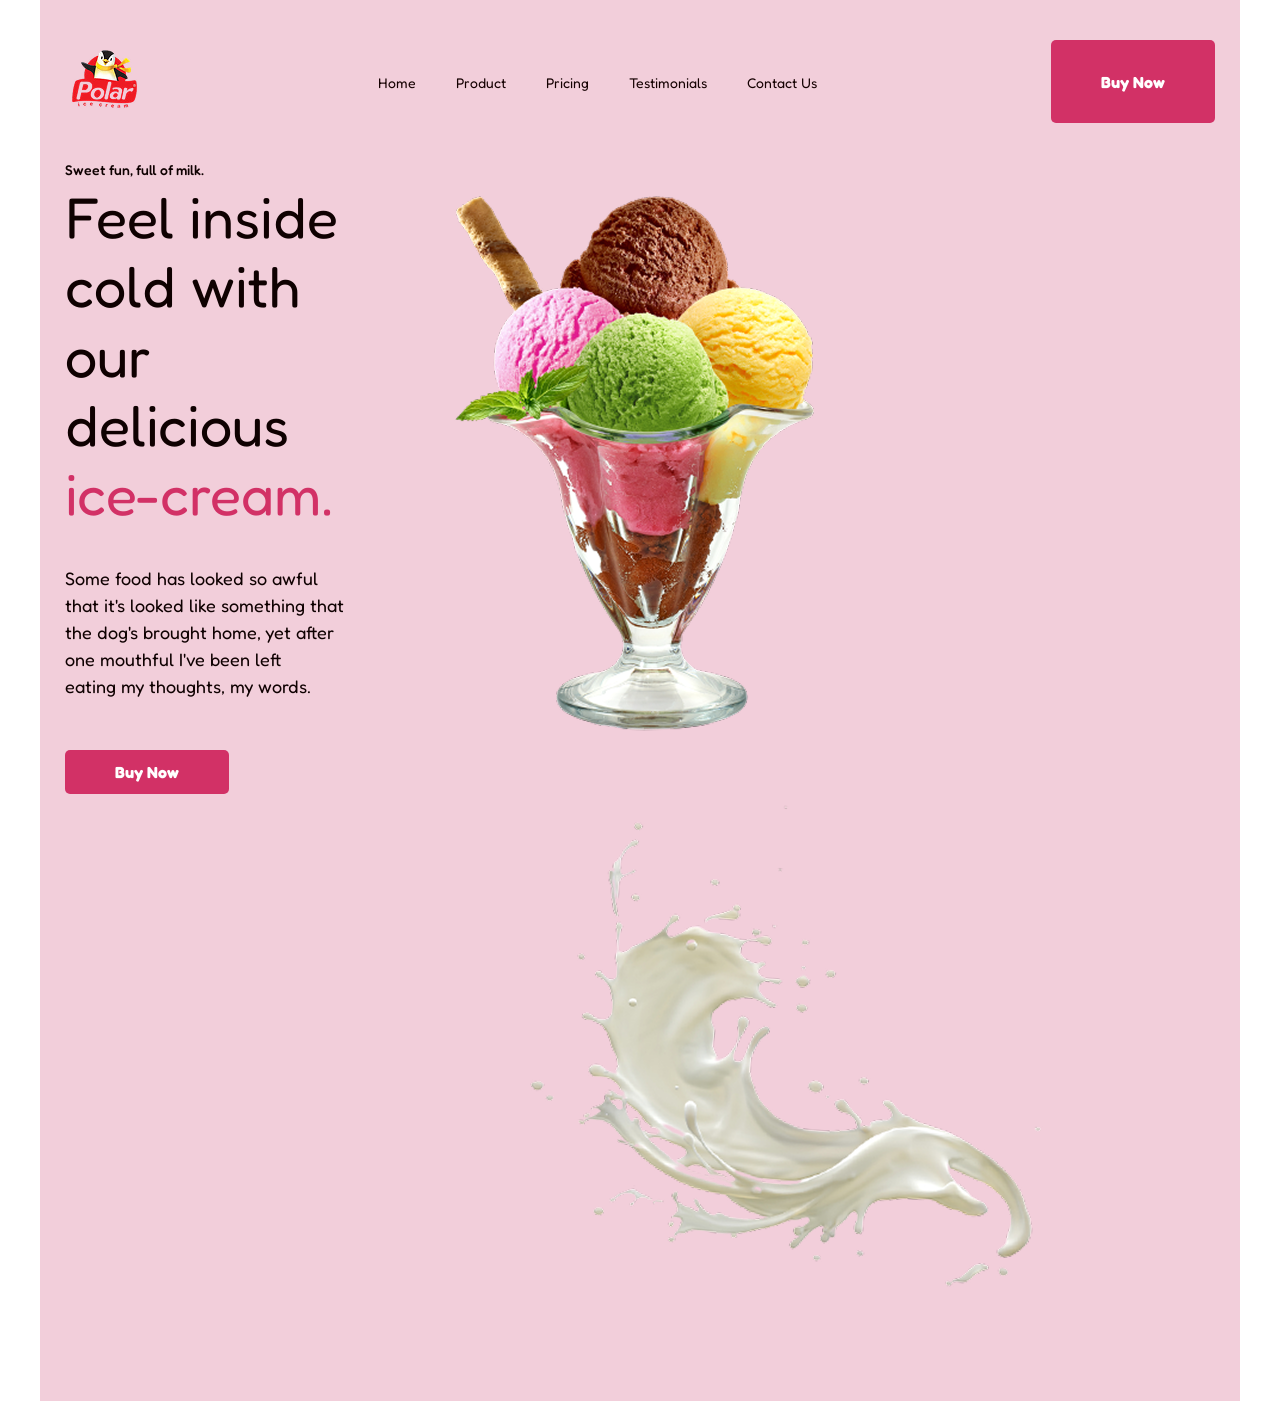
==== Behruz/behruz.html @ 18863942 "behruz" ====
<!DOCTYPE html>
<html lang="en">

<head>
    <meta charset="UTF-8">
    <meta name="viewport" content="width=device-width, initial-scale=1.0">
    <title>Document</title>
    <link rel="stylesheet" href="./behruz.css">
    <link rel="preconnect" href="https://fonts.googleapis.com">
    <link rel="preconnect" href="https://fonts.gstatic.com" crossorigin>
    <link href="https://fonts.googleapis.com/css2?family=Fredoka:wght@300..700&display=swap" rel="stylesheet">
</head>

<body>
    <header>
        <div class="container">
            <div class="navbar">
                <div class="logo">
                    <img src="./img/images-removebg-preview 1.png" alt="">
                </div>

                <ul>
                    <li><a href="#">Home</a></li>
                    <li><a href="#">Product</a></li>
                    <li><a href="#">Pricing</a></li>
                    <li><a href="#">Testimonials</a></li>
                    <li><a href="#">Contact Us</a></li>
                </ul>

                <button>Buy Now</button>
            </div>

            <div class="showcase">
                <div class="qwe">

                    <div class="left">
                        <h4>Sweet fun, full of milk.</h4>

                        <h1>Feel inside cold with <br> our delicious <span>ice-cream.</span> </h1>

                        <p>Some food has looked so awful that it's looked like something that<br> the dog's brought
                            home,
                            yet after one mouthful I've been left <br> eating my thoughts, my words.</p>

                        <button>Buy Now</button>
                    </div>

                    <div class="right">
                        <img class="asd" width="597px" height="" src="./img/eep88j2SDJ-removebg-preview 1.png" alt="">
                        <img src="./img/UaNIa1ewNn-removebg-preview 1.png" alt="">
                    </div>
                </div>
            </div>
        </div>
    </header>
</body>

</html>
---- Behruz/behruz.css ----
* {
  margin: 0;
  padding: 0;
  box-sizing: border-box;
  text-decoration: none;
  list-style: none;
  font-family: "Fredoka", sans-serif;
}

.container {
  max-width: 1200px;
  width: 100%;
  margin: 0 auto;
  background-color: #F2CEDA;
  padding: 15px 25px;
}
.container .navbar {
  display: flex;
  justify-content: space-between;
  margin-top: 25px;
}
.container .navbar ul {
  display: flex;
  gap: 40px;
  align-items: center;
}
.container .navbar ul a {
  color: #150101;
  font-weight: 400;
  font-size: 14px;
  line-height: 100%;
  letter-spacing: 0%;
  transition: all 0.5s;
}
.container .navbar ul a:hover {
  color: #D23166;
}
.container .navbar button {
  padding: 14px 50px;
  background-color: #D23166;
  border: none;
  border-radius: 5px;
  color: white;
  font-weight: 700;
  font-size: 16px;
  line-height: 100%;
  letter-spacing: 0%;
}
.container .showcase {
  margin-top: 40px;
}
.container .showcase .qwe {
  display: flex;
}
.container .showcase h4 {
  font-weight: 500;
  font-size: 14px;
  line-height: 100%;
  letter-spacing: 10%;
  color: #0F0101;
  margin-bottom: 6px;
}
.container .showcase h1 {
  font-weight: 400;
  font-size: 57.33px;
  line-height: 121%;
  letter-spacing: 0%;
  color: #0F0101;
  margin-bottom: 35px;
}
.container .showcase span {
  font-weight: 400;
  font-size: 57.33px;
  line-height: 121%;
  letter-spacing: 0%;
  color: #D23166;
}
.container .showcase p {
  font-weight: 400;
  font-size: 18px;
  line-height: 27px;
  letter-spacing: 0%;
  color: #0F0101;
  margin-bottom: 50px;
}
.container .showcase button {
  padding: 14px 50px;
  background-color: #D23166;
  border: none;
  border-radius: 5px;
  color: white;
  font-weight: 700;
  font-size: 16px;
  line-height: 100%;
  letter-spacing: 0%;
}
.container .showcase .asd {
  width: 597px;
  height: 597px;
}/*# sourceMappingURL=behruz.css.map */
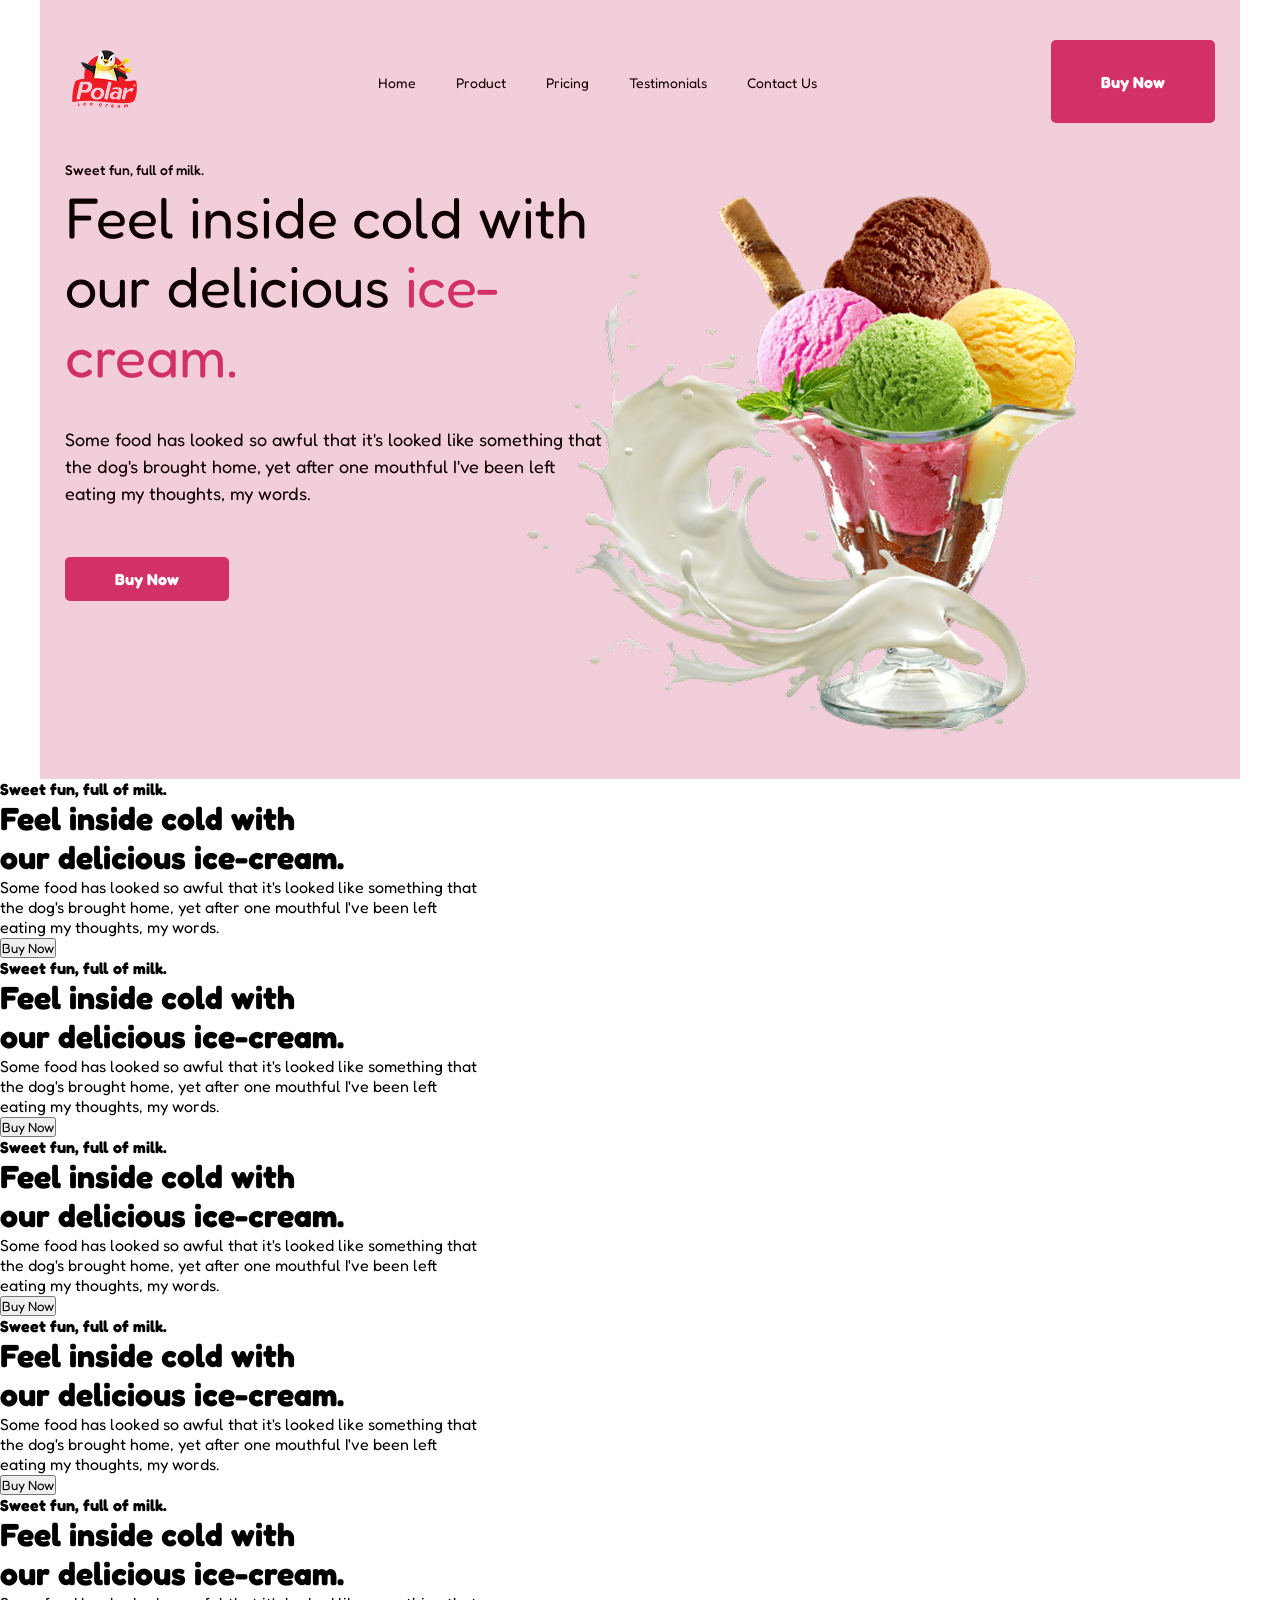
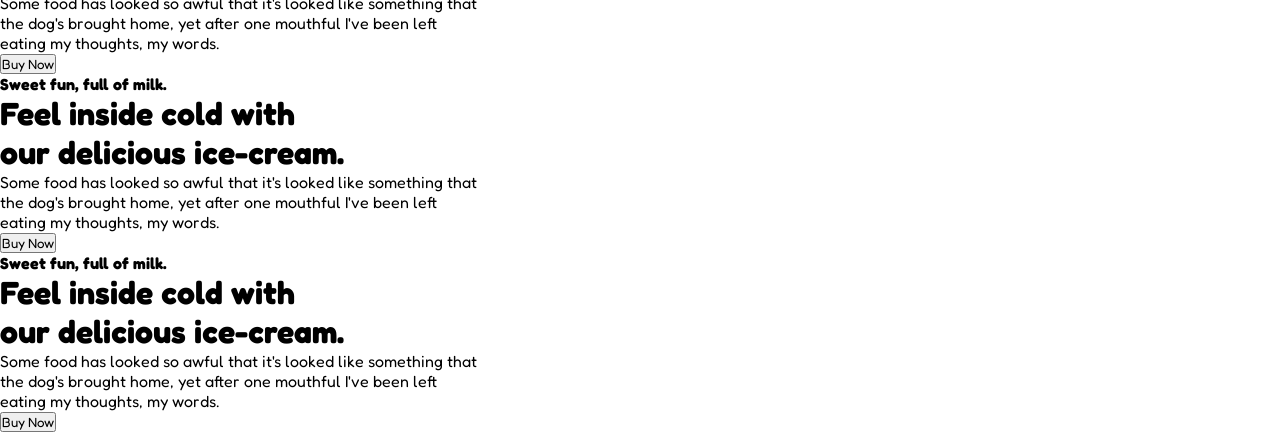
==== commit 8132529e: "behruz" ====
--- a/Behruz/behruz.html
+++ b/Behruz/behruz.html
@@ -1,58 +1,122 @@
-<!DOCTYPE html>
-<html lang="en">
-
-<head>
-    <meta charset="UTF-8">
-    <meta name="viewport" content="width=device-width, initial-scale=1.0">
-    <title>Document</title>
-    <link rel="stylesheet" href="./behruz.css">
-    <link rel="preconnect" href="https://fonts.googleapis.com">
-    <link rel="preconnect" href="https://fonts.gstatic.com" crossorigin>
-    <link href="https://fonts.googleapis.com/css2?family=Fredoka:wght@300..700&display=swap" rel="stylesheet">
-</head>
-
-<body>
-    <header>
-        <div class="container">
-            <div class="navbar">
-                <div class="logo">
-                    <img src="./img/images-removebg-preview 1.png" alt="">
-                </div>
-
-                <ul>
-                    <li><a href="#">Home</a></li>
-                    <li><a href="#">Product</a></li>
-                    <li><a href="#">Pricing</a></li>
-                    <li><a href="#">Testimonials</a></li>
-                    <li><a href="#">Contact Us</a></li>
-                </ul>
-
-                <button>Buy Now</button>
-            </div>
-
-            <div class="showcase">
-                <div class="qwe">
-
-                    <div class="left">
-                        <h4>Sweet fun, full of milk.</h4>
-
-                        <h1>Feel inside cold with <br> our delicious <span>ice-cream.</span> </h1>
-
-                        <p>Some food has looked so awful that it's looked like something that<br> the dog's brought
-                            home,
-                            yet after one mouthful I've been left <br> eating my thoughts, my words.</p>
-
-                        <button>Buy Now</button>
-                    </div>
-
-                    <div class="right">
-                        <img class="asd" width="597px" height="" src="./img/eep88j2SDJ-removebg-preview 1.png" alt="">
-                        <img src="./img/UaNIa1ewNn-removebg-preview 1.png" alt="">
-                    </div>
-                </div>
-            </div>
-        </div>
-    </header>
-</body>
-
+<!DOCTYPE html>
+<html lang="en">
+
+<head>
+    <meta charset="UTF-8">
+    <meta name="viewport" content="width=device-width, initial-scale=1.0">
+    <title>Document</title>
+    <link rel="stylesheet" href="./behruz.css">
+    <link rel="preconnect" href="https://fonts.googleapis.com">
+    <link rel="preconnect" href="https://fonts.gstatic.com" crossorigin>
+    <link href="https://fonts.googleapis.com/css2?family=Fredoka:wght@300..700&display=swap" rel="stylesheet">
+</head>
+
+<body>
+    <header>
+        <div class="container">
+            <div class="navbar">
+                <div class="logo">
+                    <img src="./img/images-removebg-preview 1.png" alt="">
+                </div>
+
+                <ul>
+                    <li><a href="#">Home</a></li>
+                    <li><a href="#">Product</a></li>
+                    <li><a href="#">Pricing</a></li>
+                    <li><a href="#">Testimonials</a></li>
+                    <li><a href="#">Contact Us</a></li>
+                </ul>
+
+                <button>Buy Now</button>
+            </div>
+
+            <div class="showcase">
+                <div class="qwe">
+
+                    <div class="left">
+                        <h4>Sweet fun, full of milk.</h4>
+
+                        <h1>Feel inside cold with <br> our delicious <span>ice-cream.</span> </h1>
+
+                        <p>Some food has looked so awful that it's looked like something that<br> the dog's brought
+                            home,
+                            yet after one mouthful I've been left <br> eating my thoughts, my words.</p>
+
+                        <button>Buy Now</button>
+                    </div>
+
+                    <div class="right">
+                        <img class="asd" width="597px" height="" src="./img/eep88j2SDJ-removebg-preview 1.png" alt="">
+                        <img class="zxc" src="./img/UaNIa1ewNn-removebg-preview 1.png" alt="">
+                    </div>
+                </div>
+            </div>
+        </div>
+         <div class="left">
+                        <h4>Sweet fun, full of milk.</h4>
+
+                        <h1>Feel inside cold with <br> our delicious <span>ice-cream.</span> </h1>
+
+                        <p>Some food has looked so awful that it's looked like something that<br> the dog's brought
+                            home,
+                            yet after one mouthful I've been left <br> eating my thoughts, my words.</p>
+
+                        <button>Buy Now</button> <div class="left">
+                        <h4>Sweet fun, full of milk.</h4>
+
+                        <h1>Feel inside cold with <br> our delicious <span>ice-cream.</span> </h1>
+
+                        <p>Some food has looked so awful that it's looked like something that<br> the dog's brought
+                            home,
+                            yet after one mouthful I've been left <br> eating my thoughts, my words.</p>
+
+                        <button>Buy Now</button> <div class="left">
+                        <h4>Sweet fun, full of milk.</h4>
+
+                        <h1>Feel inside cold with <br> our delicious <span>ice-cream.</span> </h1>
+
+                        <p>Some food has looked so awful that it's looked like something that<br> the dog's brought
+                            home,
+                            yet after one mouthful I've been left <br> eating my thoughts, my words.</p>
+
+                        <button>Buy Now</button> <div class="left">
+                        <h4>Sweet fun, full of milk.</h4>
+
+                        <h1>Feel inside cold with <br> our delicious <span>ice-cream.</span> </h1>
+
+                        <p>Some food has looked so awful that it's looked like something that<br> the dog's brought
+                            home,
+                            yet after one mouthful I've been left <br> eating my thoughts, my words.</p>
+
+                        <button>Buy Now</button> <div class="left">
+                        <h4>Sweet fun, full of milk.</h4>
+
+                        <h1>Feel inside cold with <br> our delicious <span>ice-cream.</span> </h1>
+
+                        <p>Some food has looked so awful that it's looked like something that<br> the dog's brought
+                            home,
+                            yet after one mouthful I've been left <br> eating my thoughts, my words.</p>
+
+                        <button>Buy Now</button> <div class="left">
+                        <h4>Sweet fun, full of milk.</h4>
+
+                        <h1>Feel inside cold with <br> our delicious <span>ice-cream.</span> </h1>
+
+                        <p>Some food has looked so awful that it's looked like something that<br> the dog's brought
+                            home,
+                            yet after one mouthful I've been left <br> eating my thoughts, my words.</p>
+
+                        <button>Buy Now</button> <div class="left">
+                        <h4>Sweet fun, full of milk.</h4>
+
+                        <h1>Feel inside cold with <br> our delicious <span>ice-cream.</span> </h1>
+
+                        <p>Some food has looked so awful that it's looked like something that<br> the dog's brought
+                            home,
+                            yet after one mouthful I've been left <br> eating my thoughts, my words.</p>
+
+                        <button>Buy Now</button>
+    </header>
+</body>
+
 </html>
--- a/Behruz/behruz.css
+++ b/Behruz/behruz.css
@@ -94,7 +94,15 @@
   line-height: 100%;
   letter-spacing: 0%;
 }
-.container .showcase .asd {
+.container .showcase .right {
+  position: relative;
+}
+.container .showcase .right .asd {
   width: 597px;
   height: 597px;
+}
+.container .showcase .right .zxc {
+  position: absolute;
+  right: 1mm;
+  top: 50px;
 }/*# sourceMappingURL=behruz.css.map */
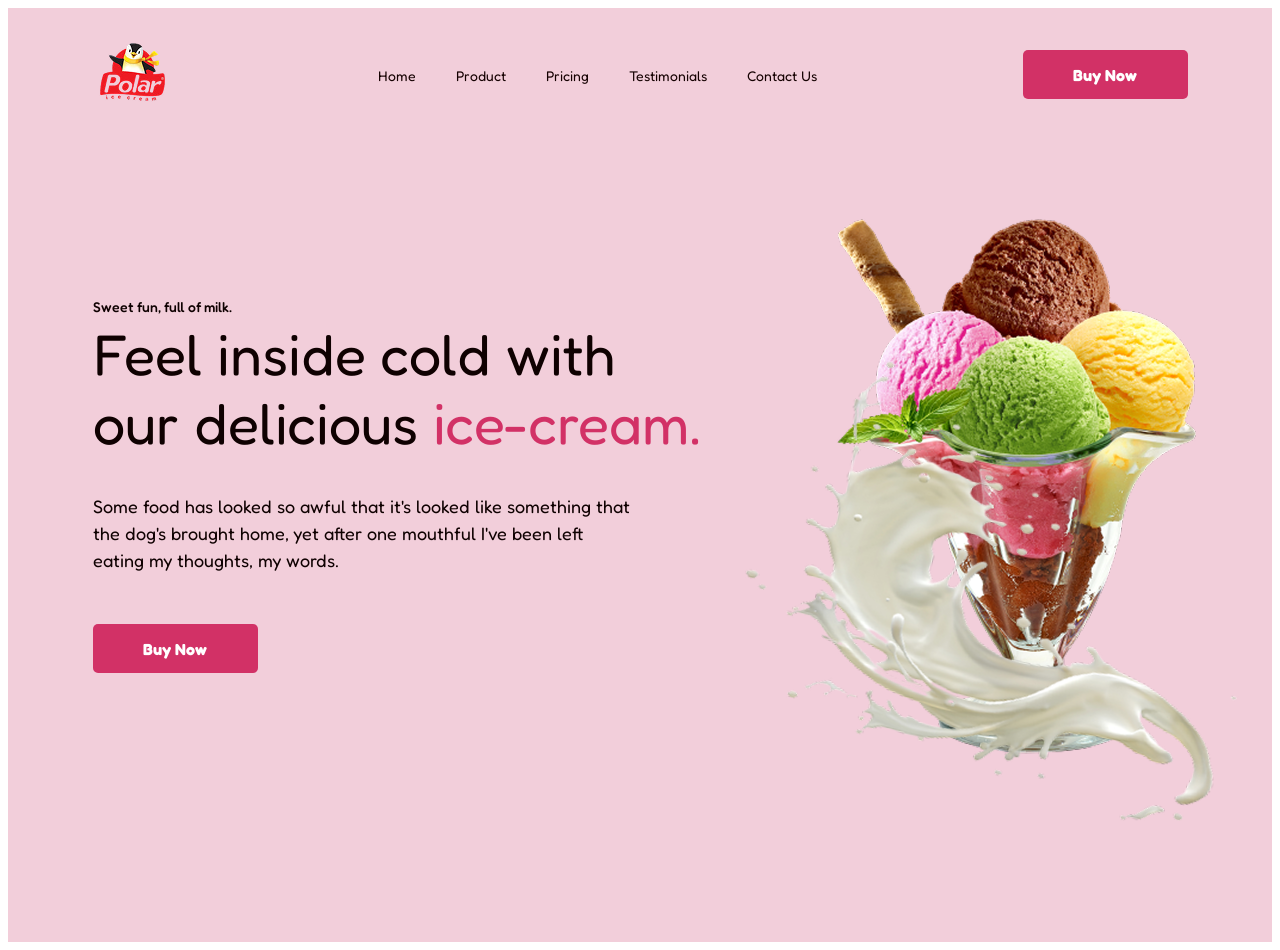
==== commit b0e22335: "Behruz ham tugatdi" ====
--- a/Behruz/behruz.html
+++ b/Behruz/behruz.html
@@ -29,93 +29,30 @@
 
                 <button>Buy Now</button>
             </div>
-
+        </div>
+        <div class="container">
             <div class="showcase">
                 <div class="qwe">
-
+    
                     <div class="left">
                         <h4>Sweet fun, full of milk.</h4>
-
+    
                         <h1>Feel inside cold with <br> our delicious <span>ice-cream.</span> </h1>
-
+    
                         <p>Some food has looked so awful that it's looked like something that<br> the dog's brought
                             home,
                             yet after one mouthful I've been left <br> eating my thoughts, my words.</p>
-
+    
                         <button>Buy Now</button>
                     </div>
-
+    
                     <div class="right">
-                        <img class="asd" width="597px" height="" src="./img/eep88j2SDJ-removebg-preview 1.png" alt="">
+                        <img class="asd" src="./img/eep88j2SDJ-removebg-preview 1.png" alt="">
                         <img class="zxc" src="./img/UaNIa1ewNn-removebg-preview 1.png" alt="">
                     </div>
                 </div>
             </div>
         </div>
-         <div class="left">
-                        <h4>Sweet fun, full of milk.</h4>
-
-                        <h1>Feel inside cold with <br> our delicious <span>ice-cream.</span> </h1>
-
-                        <p>Some food has looked so awful that it's looked like something that<br> the dog's brought
-                            home,
-                            yet after one mouthful I've been left <br> eating my thoughts, my words.</p>
-
-                        <button>Buy Now</button> <div class="left">
-                        <h4>Sweet fun, full of milk.</h4>
-
-                        <h1>Feel inside cold with <br> our delicious <span>ice-cream.</span> </h1>
-
-                        <p>Some food has looked so awful that it's looked like something that<br> the dog's brought
-                            home,
-                            yet after one mouthful I've been left <br> eating my thoughts, my words.</p>
-
-                        <button>Buy Now</button> <div class="left">
-                        <h4>Sweet fun, full of milk.</h4>
-
-                        <h1>Feel inside cold with <br> our delicious <span>ice-cream.</span> </h1>
-
-                        <p>Some food has looked so awful that it's looked like something that<br> the dog's brought
-                            home,
-                            yet after one mouthful I've been left <br> eating my thoughts, my words.</p>
-
-                        <button>Buy Now</button> <div class="left">
-                        <h4>Sweet fun, full of milk.</h4>
-
-                        <h1>Feel inside cold with <br> our delicious <span>ice-cream.</span> </h1>
-
-                        <p>Some food has looked so awful that it's looked like something that<br> the dog's brought
-                            home,
-                            yet after one mouthful I've been left <br> eating my thoughts, my words.</p>
-
-                        <button>Buy Now</button> <div class="left">
-                        <h4>Sweet fun, full of milk.</h4>
-
-                        <h1>Feel inside cold with <br> our delicious <span>ice-cream.</span> </h1>
-
-                        <p>Some food has looked so awful that it's looked like something that<br> the dog's brought
-                            home,
-                            yet after one mouthful I've been left <br> eating my thoughts, my words.</p>
-
-                        <button>Buy Now</button> <div class="left">
-                        <h4>Sweet fun, full of milk.</h4>
-
-                        <h1>Feel inside cold with <br> our delicious <span>ice-cream.</span> </h1>
-
-                        <p>Some food has looked so awful that it's looked like something that<br> the dog's brought
-                            home,
-                            yet after one mouthful I've been left <br> eating my thoughts, my words.</p>
-
-                        <button>Buy Now</button> <div class="left">
-                        <h4>Sweet fun, full of milk.</h4>
-
-                        <h1>Feel inside cold with <br> our delicious <span>ice-cream.</span> </h1>
-
-                        <p>Some food has looked so awful that it's looked like something that<br> the dog's brought
-                            home,
-                            yet after one mouthful I've been left <br> eating my thoughts, my words.</p>
-
-                        <button>Buy Now</button>
     </header>
 </body>
 
--- a/Behruz/behruz.css
+++ b/Behruz/behruz.css
@@ -1,4 +1,8 @@
-* {
+header {
+  background-color: #F2CEDA;
+  padding-top: 10px;
+}
+header * {
   margin: 0;
   padding: 0;
   box-sizing: border-box;
@@ -6,25 +10,24 @@
   list-style: none;
   font-family: "Fredoka", sans-serif;
 }
-
-.container {
-  max-width: 1200px;
+header .container {
+  max-width: 1125px;
   width: 100%;
   margin: 0 auto;
-  background-color: #F2CEDA;
-  padding: 15px 25px;
+  padding: 15px;
 }
-.container .navbar {
+header .navbar {
   display: flex;
+  align-items: center;
   justify-content: space-between;
-  margin-top: 25px;
 }
-.container .navbar ul {
+header .navbar ul {
   display: flex;
+  align-items: center;
+  justify-content: center;
   gap: 40px;
-  align-items: center;
 }
-.container .navbar ul a {
+header .navbar ul a {
   color: #150101;
   font-weight: 400;
   font-size: 14px;
@@ -32,11 +35,12 @@
   letter-spacing: 0%;
   transition: all 0.5s;
 }
-.container .navbar ul a:hover {
+header .navbar ul a:hover {
   color: #D23166;
 }
-.container .navbar button {
-  padding: 14px 50px;
+header .navbar button {
+  width: 165px;
+  height: 49px;
   background-color: #D23166;
   border: none;
   border-radius: 5px;
@@ -46,13 +50,21 @@
   line-height: 100%;
   letter-spacing: 0%;
 }
-.container .showcase {
+header .showcase {
   margin-top: 40px;
 }
-.container .showcase .qwe {
+header .showcase .qwe {
   display: flex;
+  align-items: center;
+  justify-content: space-between;
+  position: relative;
+  padding-bottom: 140px;
 }
-.container .showcase h4 {
+header .showcase .qwe .left {
+  width: 665px;
+  position: absolute;
+}
+header .showcase .qwe .left h4 {
   font-weight: 500;
   font-size: 14px;
   line-height: 100%;
@@ -60,7 +72,7 @@
   color: #0F0101;
   margin-bottom: 6px;
 }
-.container .showcase h1 {
+header .showcase .qwe .left h1 {
   font-weight: 400;
   font-size: 57.33px;
   line-height: 121%;
@@ -68,14 +80,14 @@
   color: #0F0101;
   margin-bottom: 35px;
 }
-.container .showcase span {
+header .showcase .qwe .left span {
   font-weight: 400;
   font-size: 57.33px;
   line-height: 121%;
   letter-spacing: 0%;
   color: #D23166;
 }
-.container .showcase p {
+header .showcase .qwe .left p {
   font-weight: 400;
   font-size: 18px;
   line-height: 27px;
@@ -83,8 +95,9 @@
   color: #0F0101;
   margin-bottom: 50px;
 }
-.container .showcase button {
-  padding: 14px 50px;
+header .showcase .qwe .left button {
+  width: 165px;
+  height: 49px;
   background-color: #D23166;
   border: none;
   border-radius: 5px;
@@ -94,15 +107,19 @@
   line-height: 100%;
   letter-spacing: 0%;
 }
-.container .showcase .right {
+header .showcase .qwe .right {
   position: relative;
+  left: 644px;
 }
-.container .showcase .right .asd {
+header .showcase .qwe .right .asd {
   width: 597px;
   height: 597px;
 }
-.container .showcase .right .zxc {
+header .showcase .qwe .right .zxc {
+  width: 852px;
+  height: 548px;
+  transform: rotate(10deg) translate(90px);
   position: absolute;
-  right: 1mm;
-  top: 50px;
+  right: 1px;
+  top: 130px;
 }/*# sourceMappingURL=behruz.css.map */
